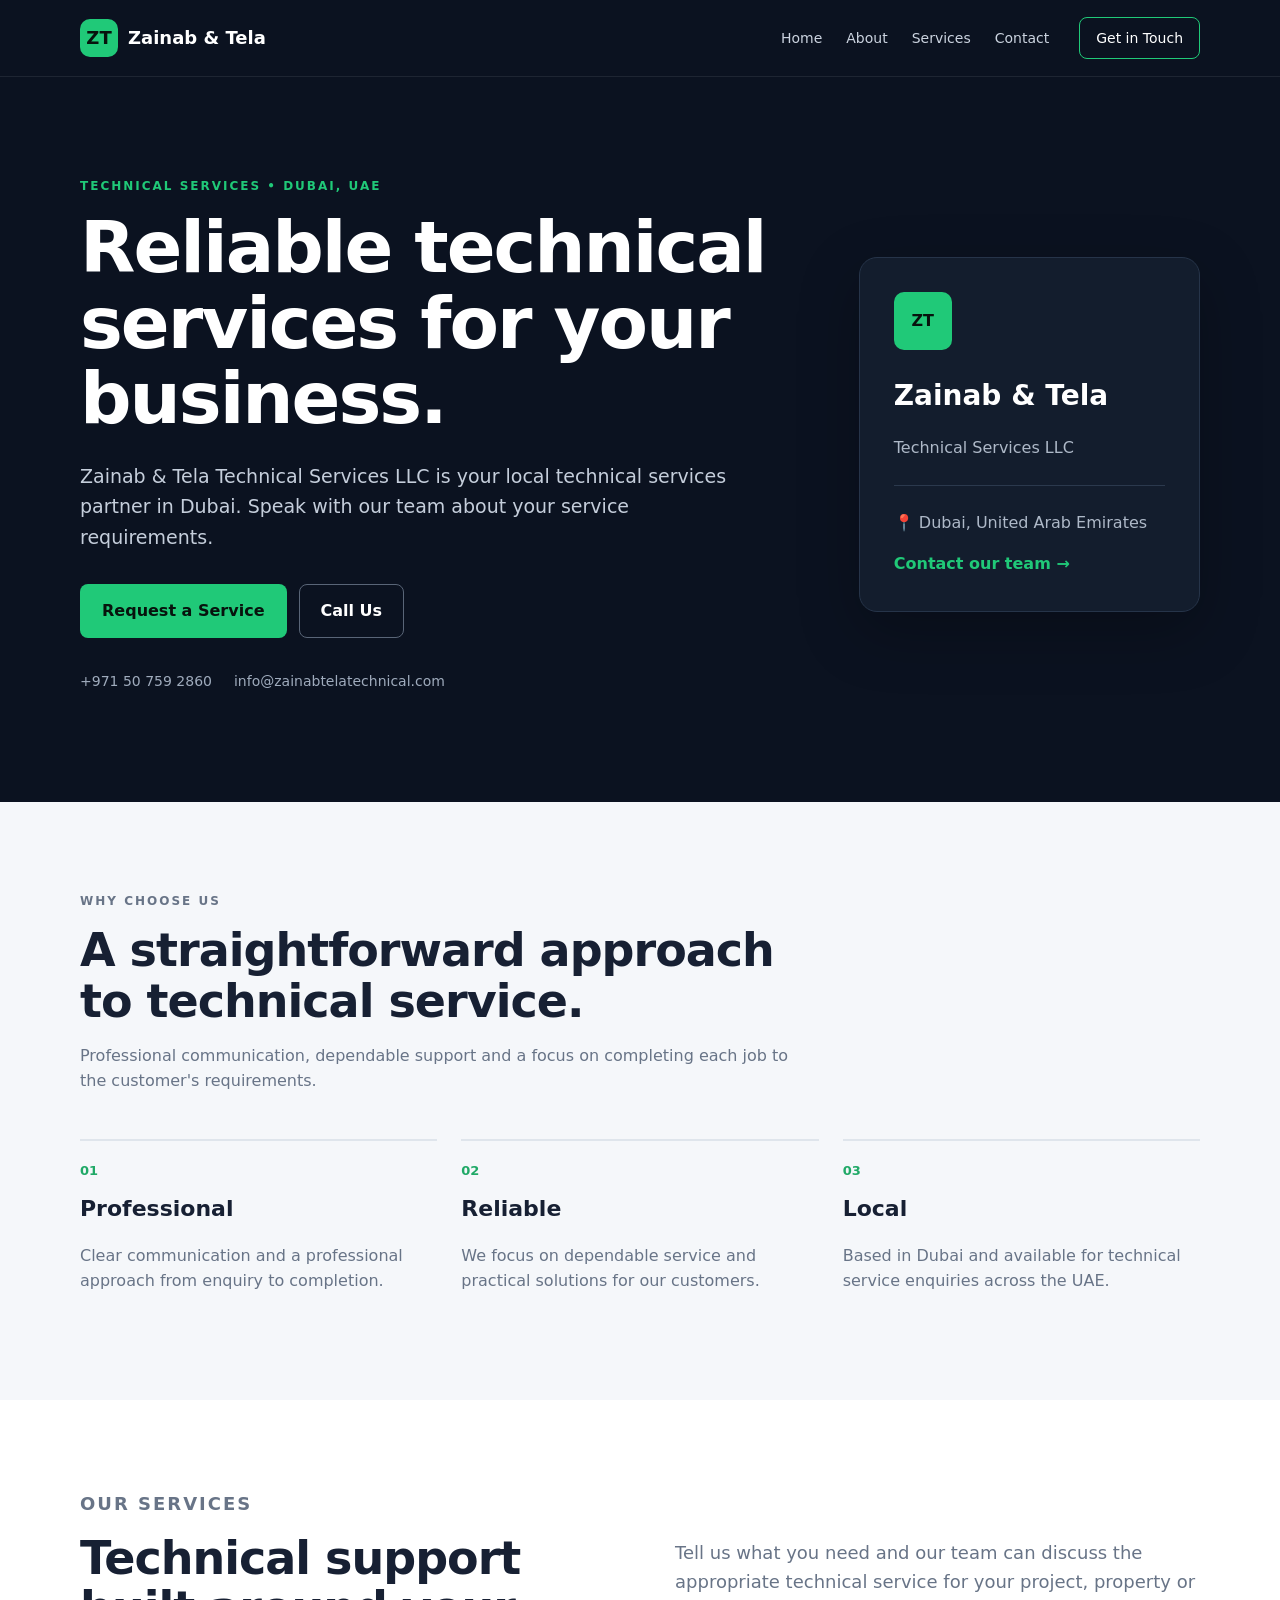
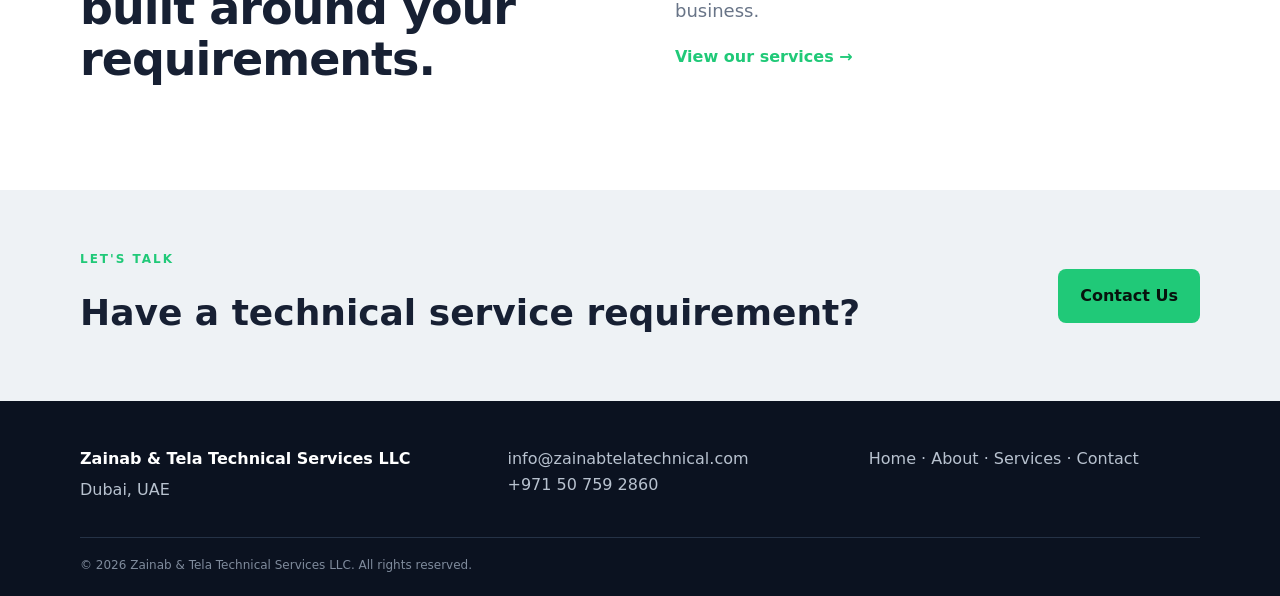
==== index.html @ 53adbbc4 "Add files via upload" ====
<!DOCTYPE html>
<html lang="en">
<head>
  <meta charset="UTF-8">
  <meta name="viewport" content="width=device-width, initial-scale=1.0">
  <title>Zainab & Tela Technical Services LLC | Dubai, UAE</title>
  <meta name="description" content="Zainab & Tela Technical Services LLC — professional technical services in Dubai, UAE. Contact our team for service enquiries and support.">
  <meta name="theme-color" content="#0b1220">
  <link rel="stylesheet" href="css/style.css">
</head>
<body>
<header class="site-header">
  <div class="container nav">
    <a class="brand" href="index.html"><span>ZT</span> Zainab &amp; Tela</a>
    <nav>
      <a href="index.html">Home</a>
      <a href="about.html">About</a>
      <a href="services.html">Services</a>
      <a href="contact.html">Contact</a>
    </nav>
    <a class="nav-cta" href="contact.html">Get in Touch</a>
  </div>
</header>

<main>
  <section class="hero">
    <div class="container hero-grid">
      <div>
        <p class="eyebrow">TECHNICAL SERVICES • DUBAI, UAE</p>
        <h1>Reliable technical services for your business.</h1>
        <p class="hero-text">Zainab &amp; Tela Technical Services LLC is your local technical services partner in Dubai. Speak with our team about your service requirements.</p>
        <div class="actions">
          <a class="btn primary" href="contact.html">Request a Service</a>
          <a class="btn secondary" href="tel:+971507592860">Call Us</a>
        </div>
        <div class="quick-contact">
          <a href="tel:+971507592860">+971 50 759 2860</a>
          <a href="mailto:info@zainabtelatechnical.com">info@zainabtelatechnical.com</a>
        </div>
      </div>
      <div class="hero-card">
        <div class="card-icon">ZT</div>
        <h2>Zainab &amp; Tela</h2>
        <p>Technical Services LLC</p>
        <div class="card-line"></div>
        <p class="location">📍 Dubai, United Arab Emirates</p>
        <a href="contact.html">Contact our team →</a>
      </div>
    </div>
  </section>

  <section class="section light">
    <div class="container">
      <div class="section-heading">
        <p class="eyebrow">WHY CHOOSE US</p>
        <h2>A straightforward approach to technical service.</h2>
        <p>Professional communication, dependable support and a focus on completing each job to the customer's requirements.</p>
      </div>
      <div class="features">
        <article><div class="feature-number">01</div><h3>Professional</h3><p>Clear communication and a professional approach from enquiry to completion.</p></article>
        <article><div class="feature-number">02</div><h3>Reliable</h3><p>We focus on dependable service and practical solutions for our customers.</p></article>
        <article><div class="feature-number">03</div><h3>Local</h3><p>Based in Dubai and available for technical service enquiries across the UAE.</p></article>
      </div>
    </div>
  </section>

  <section class="section">
    <div class="container split">
      <div>
        <p class="eyebrow">OUR SERVICES</p>
        <h2>Technical support built around your requirements.</h2>
      </div>
      <div>
        <p>Tell us what you need and our team can discuss the appropriate technical service for your project, property or business.</p>
        <a class="text-link" href="services.html">View our services →</a>
      </div>
    </div>
  </section>

  <section class="cta">
    <div class="container cta-inner">
      <div><p class="eyebrow">LET'S TALK</p><h2>Have a technical service requirement?</h2></div>
      <a class="btn primary" href="contact.html">Contact Us</a>
    </div>
  </section>
</main>

<footer class="footer">
  <div class="container footer-grid">
    <div><strong>Zainab &amp; Tela Technical Services LLC</strong><p>Dubai, UAE</p></div>
    <div><a href="mailto:info@zainabtelatechnical.com">info@zainabtelatechnical.com</a><br><a href="tel:+971507592860">+971 50 759 2860</a></div>
    <div><a href="index.html">Home</a> · <a href="about.html">About</a> · <a href="services.html">Services</a> · <a href="contact.html">Contact</a></div>
  </div>
  <div class="container copyright">© 2026 Zainab &amp; Tela Technical Services LLC. All rights reserved.</div>
</footer>
<script src="js/script.js"></script>
</body>
</html>
---- css/style.css ----
*{box-sizing:border-box}html{scroll-behavior:smooth}body{margin:0;font-family:Inter,ui-sans-serif,system-ui,-apple-system,BlinkMacSystemFont,"Segoe UI",sans-serif;color:#172033;background:#fff;line-height:1.6}a{color:inherit;text-decoration:none}.container{width:min(1120px,92%);margin:auto}.site-header{background:#0b1220;color:#fff;position:sticky;top:0;z-index:20;border-bottom:1px solid rgba(255,255,255,.08)}.nav{height:76px;display:flex;align-items:center;gap:30px}.brand{font-weight:800;font-size:18px;display:flex;align-items:center;gap:10px;margin-right:auto}.brand span,.card-icon{display:grid;place-items:center;background:#20c978;color:#07130d;border-radius:10px;font-weight:900}.brand span{width:38px;height:38px}.nav nav{display:flex;gap:24px;font-size:14px;color:#cbd3df}.nav nav a:hover,.nav nav .active{color:#20c978}.nav-cta{border:1px solid #20c978;padding:9px 16px;border-radius:8px;font-size:14px}.hero{background:#0b1220;color:#fff;padding:100px 0 110px}.hero-grid{display:grid;grid-template-columns:1.35fr .65fr;gap:70px;align-items:center}.eyebrow{font-size:12px;font-weight:800;letter-spacing:2px;color:#20c978;margin:0 0 14px}.hero h1{font-size:clamp(42px,6vw,72px);line-height:1.05;letter-spacing:-2px;margin:0 0 24px;max-width:760px}.hero-text{font-size:19px;color:#c5cedb;max-width:650px}.actions{display:flex;gap:12px;margin:32px 0}.btn{display:inline-block;padding:13px 21px;border-radius:8px;font-weight:750;border:1px solid transparent}.btn.primary{background:#20c978;color:#07130d}.btn.secondary{border-color:#596577;color:#fff}.quick-contact{display:flex;gap:22px;flex-wrap:wrap;font-size:14px;color:#9fabbc}.quick-contact a:hover{color:#20c978}.hero-card{background:#131d2d;border:1px solid #263449;padding:34px;border-radius:18px;box-shadow:0 20px 60px rgba(0,0,0,.25)}.card-icon{width:58px;height:58px;margin-bottom:24px}.hero-card h2{margin:0;font-size:28px}.hero-card p{color:#aeb9c8}.card-line{height:1px;background:#2b394d;margin:24px 0}.hero-card a,.text-link{color:#20c978;font-weight:750}.section{padding:90px 0}.section.light{background:#f5f7fa}.section-heading{max-width:720px;margin-bottom:45px}.section h2{font-size:clamp(30px,4vw,46px);line-height:1.1;margin:0 0 16px;letter-spacing:-1px}.section-heading p,.split p{color:#687487}.features{display:grid;grid-template-columns:repeat(3,1fr);gap:24px}.features article{border-top:2px solid #dfe5ec;padding-top:20px}.feature-number,.service-card span{color:#20a967;font-weight:900;font-size:13px}.features h3{font-size:22px;margin:10px 0 6px}.features p{color:#687487}.split{display:grid;grid-template-columns:1fr 1fr;gap:70px;align-items:center}.split p{font-size:18px}.cta{background:#eef2f5;padding:60px 0}.cta-inner{display:flex;justify-content:space-between;align-items:center;gap:30px}.cta h2{margin:0;font-size:36px}.page-hero{background:#0b1220;color:#fff;padding:75px 0}.page-hero h1{font-size:clamp(38px,5vw,60px);line-height:1.1;margin:0 0 12px}.page-hero p:not(.eyebrow){color:#bdc7d4;font-size:18px}.content-narrow{max-width:820px}.content-narrow h2{margin-top:0}.content-narrow p{color:#59677a;font-size:17px}.info-box{display:grid;grid-template-columns:150px 1fr;gap:12px 25px;background:#f5f7fa;padding:24px;border-radius:12px;margin-top:35px}.service-grid{display:grid;grid-template-columns:repeat(3,1fr);gap:22px}.service-card{background:#fff;border:1px solid #e1e6ed;border-radius:14px;padding:28px;min-height:210px}.service-card h3{font-size:22px}.service-card p{color:#687487}.small-note{color:#7b8797;margin-top:25px;font-size:13px}.contact-grid{display:grid;grid-template-columns:1fr .7fr;gap:70px}.contact-list{display:grid;gap:0;margin:30px 0}.contact-list>a,.contact-list>div{padding:18px 0;border-bottom:1px solid #e3e7ec;display:flex;flex-direction:column}.contact-list strong{font-size:12px;text-transform:uppercase;letter-spacing:1px;color:#718096}.contact-list span{font-size:17px}.contact-panel{background:#0b1220;color:#fff;border-radius:16px;padding:35px;height:max-content}.contact-panel p{color:#c1cad6}.footer{background:#0b1220;color:#b8c2cf;padding:45px 0 20px}.footer-grid{display:grid;grid-template-columns:1.2fr 1fr 1fr;gap:30px;padding-bottom:30px}.footer strong{color:#fff}.footer p{margin:5px 0}.footer a:hover{color:#20c978}.copyright{border-top:1px solid #253246;padding-top:18px;font-size:12px;color:#7f8b9c}@media(max-width:800px){.nav{height:auto;padding:15px 0;flex-wrap:wrap}.nav nav{order:3;width:100%;justify-content:center;gap:16px}.nav-cta{display:none}.hero{padding:70px 0}.hero-grid,.split,.contact-grid{grid-template-columns:1fr;gap:35px}.features,.service-grid{grid-template-columns:1fr}.cta-inner{display:block}.cta .btn{margin-top:20px}.footer-grid{grid-template-columns:1fr}.info-box{grid-template-columns:1fr}.hero h1{letter-spacing:-1px}}
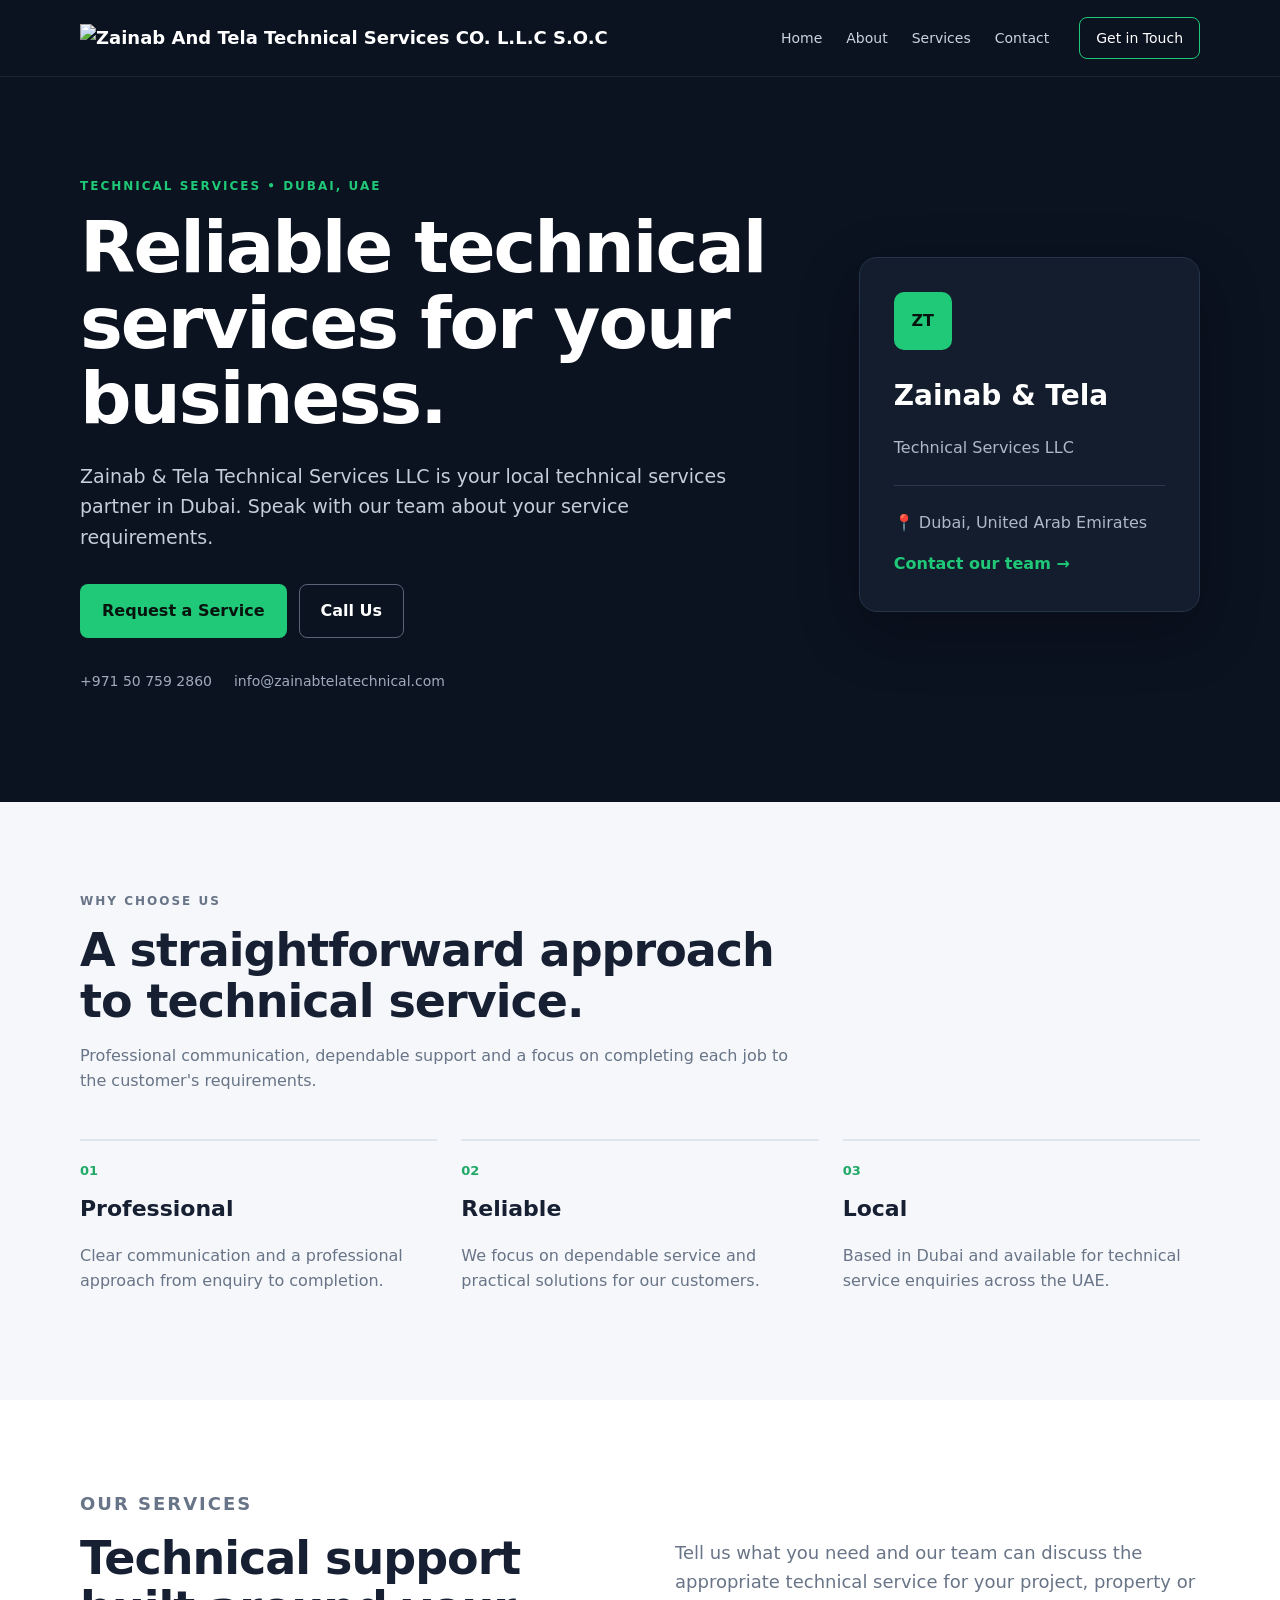
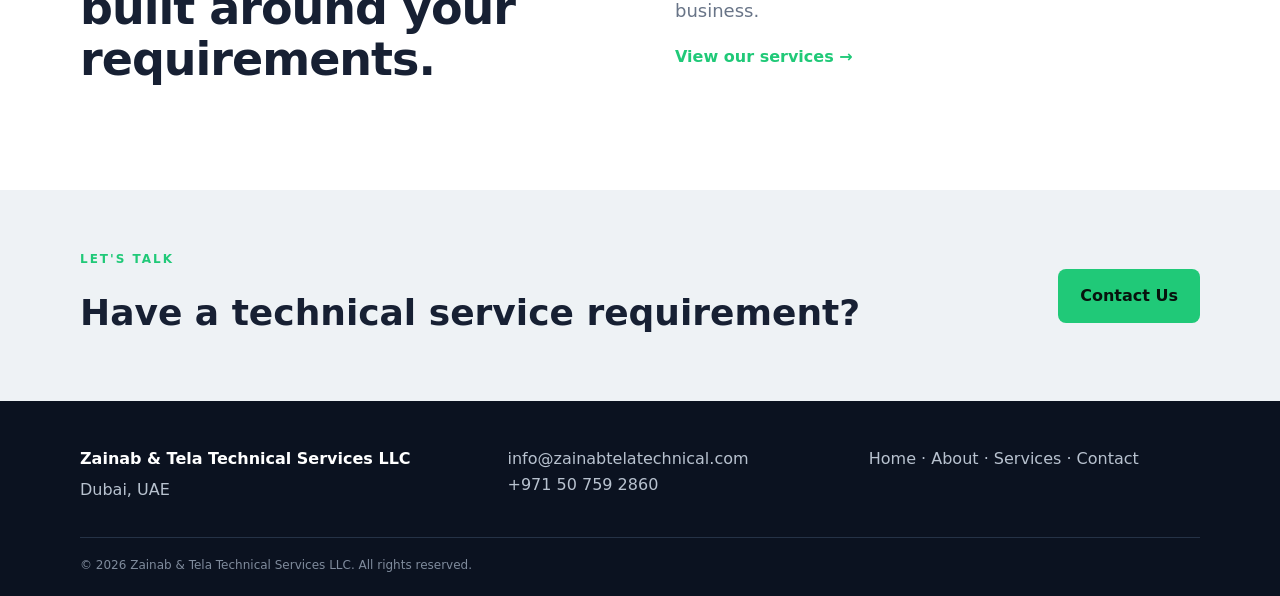
==== commit 5e0bc765: "Update index.html" ====
--- a/index.html
+++ b/index.html
@@ -11,7 +11,7 @@
 <body>
 <header class="site-header">
   <div class="container nav">
-    <a class="brand" href="index.html"><span>ZT</span> Zainab &amp; Tela</a>
+    <a class="brand" href="index.html"> <img src="images/logo.png" alt="Zainab And Tela Technical Services CO. L.L.C S.O.C"></a>
     <nav>
       <a href="index.html">Home</a>
       <a href="about.html">About</a>
@@ -95,4 +95,4 @@
 </footer>
 <script src="js/script.js"></script>
 </body>
-</html>+</html>
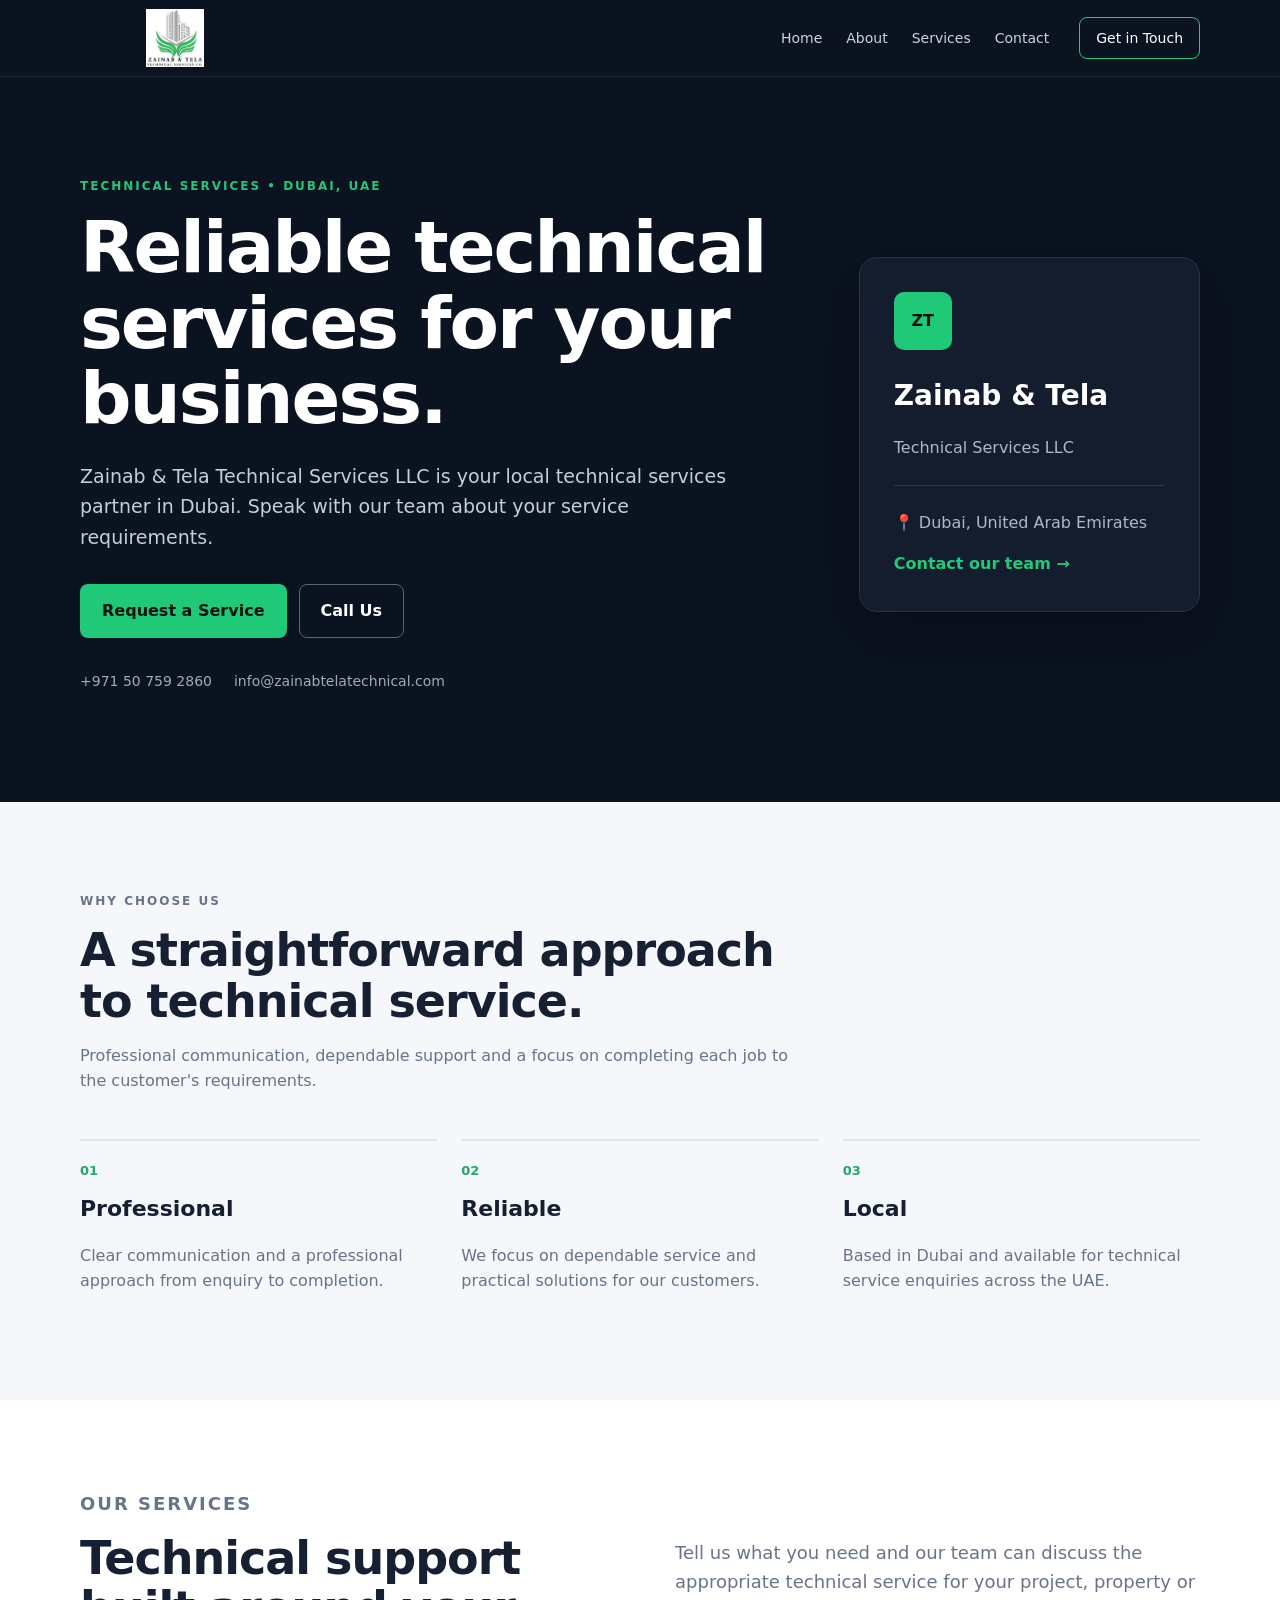
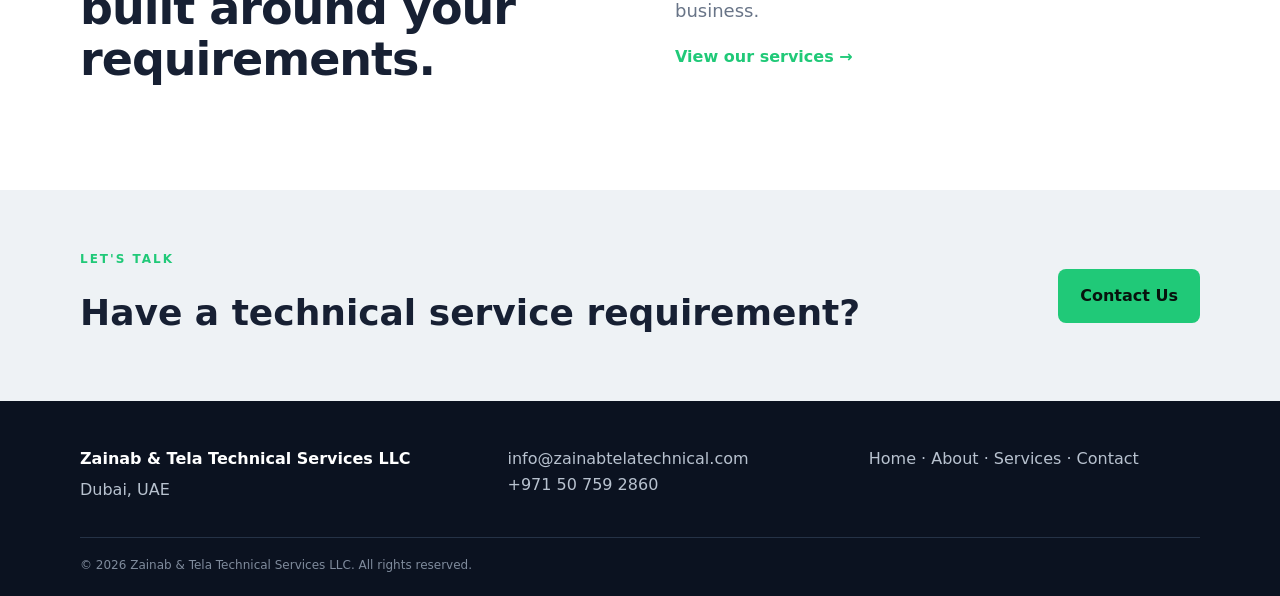
==== commit 22a67dc3: "Add files via upload" ====
--- a/index.html
+++ b/index.html
@@ -11,7 +11,7 @@
 <body>
 <header class="site-header">
   <div class="container nav">
-    <a class="brand" href="index.html"> <img src="images/logo.png" alt="Zainab And Tela Technical Services CO. L.L.C S.O.C"></a>
+    <a class="brand" href="index.html"><img src="images/logo.png" alt="Zainab And Tela Technical Services CO. L.L.C S.O.C"></a>
     <nav>
       <a href="index.html">Home</a>
       <a href="about.html">About</a>
@@ -95,4 +95,4 @@
 </footer>
 <script src="js/script.js"></script>
 </body>
-</html>
+</html>
--- a/css/style.css
+++ b/css/style.css
@@ -1 +1 @@
-*{box-sizing:border-box}html{scroll-behavior:smooth}body{margin:0;font-family:Inter,ui-sans-serif,system-ui,-apple-system,BlinkMacSystemFont,"Segoe UI",sans-serif;color:#172033;background:#fff;line-height:1.6}a{color:inherit;text-decoration:none}.container{width:min(1120px,92%);margin:auto}.site-header{background:#0b1220;color:#fff;position:sticky;top:0;z-index:20;border-bottom:1px solid rgba(255,255,255,.08)}.nav{height:76px;display:flex;align-items:center;gap:30px}.brand{font-weight:800;font-size:18px;display:flex;align-items:center;gap:10px;margin-right:auto}.brand span,.card-icon{display:grid;place-items:center;background:#20c978;color:#07130d;border-radius:10px;font-weight:900}.brand span{width:38px;height:38px}.nav nav{display:flex;gap:24px;font-size:14px;color:#cbd3df}.nav nav a:hover,.nav nav .active{color:#20c978}.nav-cta{border:1px solid #20c978;padding:9px 16px;border-radius:8px;font-size:14px}.hero{background:#0b1220;color:#fff;padding:100px 0 110px}.hero-grid{display:grid;grid-template-columns:1.35fr .65fr;gap:70px;align-items:center}.eyebrow{font-size:12px;font-weight:800;letter-spacing:2px;color:#20c978;margin:0 0 14px}.hero h1{font-size:clamp(42px,6vw,72px);line-height:1.05;letter-spacing:-2px;margin:0 0 24px;max-width:760px}.hero-text{font-size:19px;color:#c5cedb;max-width:650px}.actions{display:flex;gap:12px;margin:32px 0}.btn{display:inline-block;padding:13px 21px;border-radius:8px;font-weight:750;border:1px solid transparent}.btn.primary{background:#20c978;color:#07130d}.btn.secondary{border-color:#596577;color:#fff}.quick-contact{display:flex;gap:22px;flex-wrap:wrap;font-size:14px;color:#9fabbc}.quick-contact a:hover{color:#20c978}.hero-card{background:#131d2d;border:1px solid #263449;padding:34px;border-radius:18px;box-shadow:0 20px 60px rgba(0,0,0,.25)}.card-icon{width:58px;height:58px;margin-bottom:24px}.hero-card h2{margin:0;font-size:28px}.hero-card p{color:#aeb9c8}.card-line{height:1px;background:#2b394d;margin:24px 0}.hero-card a,.text-link{color:#20c978;font-weight:750}.section{padding:90px 0}.section.light{background:#f5f7fa}.section-heading{max-width:720px;margin-bottom:45px}.section h2{font-size:clamp(30px,4vw,46px);line-height:1.1;margin:0 0 16px;letter-spacing:-1px}.section-heading p,.split p{color:#687487}.features{display:grid;grid-template-columns:repeat(3,1fr);gap:24px}.features article{border-top:2px solid #dfe5ec;padding-top:20px}.feature-number,.service-card span{color:#20a967;font-weight:900;font-size:13px}.features h3{font-size:22px;margin:10px 0 6px}.features p{color:#687487}.split{display:grid;grid-template-columns:1fr 1fr;gap:70px;align-items:center}.split p{font-size:18px}.cta{background:#eef2f5;padding:60px 0}.cta-inner{display:flex;justify-content:space-between;align-items:center;gap:30px}.cta h2{margin:0;font-size:36px}.page-hero{background:#0b1220;color:#fff;padding:75px 0}.page-hero h1{font-size:clamp(38px,5vw,60px);line-height:1.1;margin:0 0 12px}.page-hero p:not(.eyebrow){color:#bdc7d4;font-size:18px}.content-narrow{max-width:820px}.content-narrow h2{margin-top:0}.content-narrow p{color:#59677a;font-size:17px}.info-box{display:grid;grid-template-columns:150px 1fr;gap:12px 25px;background:#f5f7fa;padding:24px;border-radius:12px;margin-top:35px}.service-grid{display:grid;grid-template-columns:repeat(3,1fr);gap:22px}.service-card{background:#fff;border:1px solid #e1e6ed;border-radius:14px;padding:28px;min-height:210px}.service-card h3{font-size:22px}.service-card p{color:#687487}.small-note{color:#7b8797;margin-top:25px;font-size:13px}.contact-grid{display:grid;grid-template-columns:1fr .7fr;gap:70px}.contact-list{display:grid;gap:0;margin:30px 0}.contact-list>a,.contact-list>div{padding:18px 0;border-bottom:1px solid #e3e7ec;display:flex;flex-direction:column}.contact-list strong{font-size:12px;text-transform:uppercase;letter-spacing:1px;color:#718096}.contact-list span{font-size:17px}.contact-panel{background:#0b1220;color:#fff;border-radius:16px;padding:35px;height:max-content}.contact-panel p{color:#c1cad6}.footer{background:#0b1220;color:#b8c2cf;padding:45px 0 20px}.footer-grid{display:grid;grid-template-columns:1.2fr 1fr 1fr;gap:30px;padding-bottom:30px}.footer strong{color:#fff}.footer p{margin:5px 0}.footer a:hover{color:#20c978}.copyright{border-top:1px solid #253246;padding-top:18px;font-size:12px;color:#7f8b9c}@media(max-width:800px){.nav{height:auto;padding:15px 0;flex-wrap:wrap}.nav nav{order:3;width:100%;justify-content:center;gap:16px}.nav-cta{display:none}.hero{padding:70px 0}.hero-grid,.split,.contact-grid{grid-template-columns:1fr;gap:35px}.features,.service-grid{grid-template-columns:1fr}.cta-inner{display:block}.cta .btn{margin-top:20px}.footer-grid{grid-template-columns:1fr}.info-box{grid-template-columns:1fr}.hero h1{letter-spacing:-1px}}+*{box-sizing:border-box}html{scroll-behavior:smooth}body{margin:0;font-family:Inter,ui-sans-serif,system-ui,-apple-system,BlinkMacSystemFont,"Segoe UI",sans-serif;color:#172033;background:#fff;line-height:1.6}a{color:inherit;text-decoration:none}.container{width:min(1120px,92%);margin:auto}.site-header{background:#0b1220;color:#fff;position:sticky;top:0;z-index:20;border-bottom:1px solid rgba(255,255,255,.08)}.nav{height:76px;display:flex;align-items:center;gap:30px}.brand{font-weight:800;font-size:18px;display:flex;align-items:center;gap:10px;margin-right:auto}.card-icon{display:grid;place-items:center;background:#20c978;color:#07130d;border-radius:10px;font-weight:900}.brand img{width:190px;height:auto;max-height:58px;object-fit:contain;display:block}.nav nav{display:flex;gap:24px;font-size:14px;color:#cbd3df}.nav nav a:hover,.nav nav .active{color:#20c978}.nav-cta{border:1px solid #20c978;padding:9px 16px;border-radius:8px;font-size:14px}.hero{background:#0b1220;color:#fff;padding:100px 0 110px}.hero-grid{display:grid;grid-template-columns:1.35fr .65fr;gap:70px;align-items:center}.eyebrow{font-size:12px;font-weight:800;letter-spacing:2px;color:#20c978;margin:0 0 14px}.hero h1{font-size:clamp(42px,6vw,72px);line-height:1.05;letter-spacing:-2px;margin:0 0 24px;max-width:760px}.hero-text{font-size:19px;color:#c5cedb;max-width:650px}.actions{display:flex;gap:12px;margin:32px 0}.btn{display:inline-block;padding:13px 21px;border-radius:8px;font-weight:750;border:1px solid transparent}.btn.primary{background:#20c978;color:#07130d}.btn.secondary{border-color:#596577;color:#fff}.quick-contact{display:flex;gap:22px;flex-wrap:wrap;font-size:14px;color:#9fabbc}.quick-contact a:hover{color:#20c978}.hero-card{background:#131d2d;border:1px solid #263449;padding:34px;border-radius:18px;box-shadow:0 20px 60px rgba(0,0,0,.25)}.card-icon{width:58px;height:58px;margin-bottom:24px}.hero-card h2{margin:0;font-size:28px}.hero-card p{color:#aeb9c8}.card-line{height:1px;background:#2b394d;margin:24px 0}.hero-card a,.text-link{color:#20c978;font-weight:750}.section{padding:90px 0}.section.light{background:#f5f7fa}.section-heading{max-width:720px;margin-bottom:45px}.section h2{font-size:clamp(30px,4vw,46px);line-height:1.1;margin:0 0 16px;letter-spacing:-1px}.section-heading p,.split p{color:#687487}.features{display:grid;grid-template-columns:repeat(3,1fr);gap:24px}.features article{border-top:2px solid #dfe5ec;padding-top:20px}.feature-number,.service-card span{color:#20a967;font-weight:900;font-size:13px}.features h3{font-size:22px;margin:10px 0 6px}.features p{color:#687487}.split{display:grid;grid-template-columns:1fr 1fr;gap:70px;align-items:center}.split p{font-size:18px}.cta{background:#eef2f5;padding:60px 0}.cta-inner{display:flex;justify-content:space-between;align-items:center;gap:30px}.cta h2{margin:0;font-size:36px}.page-hero{background:#0b1220;color:#fff;padding:75px 0}.page-hero h1{font-size:clamp(38px,5vw,60px);line-height:1.1;margin:0 0 12px}.page-hero p:not(.eyebrow){color:#bdc7d4;font-size:18px}.content-narrow{max-width:820px}.content-narrow h2{margin-top:0}.content-narrow p{color:#59677a;font-size:17px}.info-box{display:grid;grid-template-columns:150px 1fr;gap:12px 25px;background:#f5f7fa;padding:24px;border-radius:12px;margin-top:35px}.service-grid{display:grid;grid-template-columns:repeat(3,1fr);gap:22px}.service-card{background:#fff;border:1px solid #e1e6ed;border-radius:14px;padding:28px;min-height:210px}.service-card h3{font-size:22px}.service-card p{color:#687487}.small-note{color:#7b8797;margin-top:25px;font-size:13px}.contact-grid{display:grid;grid-template-columns:1fr .7fr;gap:70px}.contact-list{display:grid;gap:0;margin:30px 0}.contact-list>a,.contact-list>div{padding:18px 0;border-bottom:1px solid #e3e7ec;display:flex;flex-direction:column}.contact-list strong{font-size:12px;text-transform:uppercase;letter-spacing:1px;color:#718096}.contact-list span{font-size:17px}.contact-panel{background:#0b1220;color:#fff;border-radius:16px;padding:35px;height:max-content}.contact-panel p{color:#c1cad6}.footer{background:#0b1220;color:#b8c2cf;padding:45px 0 20px}.footer-grid{display:grid;grid-template-columns:1.2fr 1fr 1fr;gap:30px;padding-bottom:30px}.footer strong{color:#fff}.footer p{margin:5px 0}.footer a:hover{color:#20c978}.copyright{border-top:1px solid #253246;padding-top:18px;font-size:12px;color:#7f8b9c}@media(max-width:800px){.brand img{width:165px}.nav{height:auto;padding:15px 0;flex-wrap:wrap}.nav nav{order:3;width:100%;justify-content:center;gap:16px}.nav-cta{display:none}.hero{padding:70px 0}.hero-grid,.split,.contact-grid{grid-template-columns:1fr;gap:35px}.features,.service-grid{grid-template-columns:1fr}.cta-inner{display:block}.cta .btn{margin-top:20px}.footer-grid{grid-template-columns:1fr}.info-box{grid-template-columns:1fr}.hero h1{letter-spacing:-1px}}
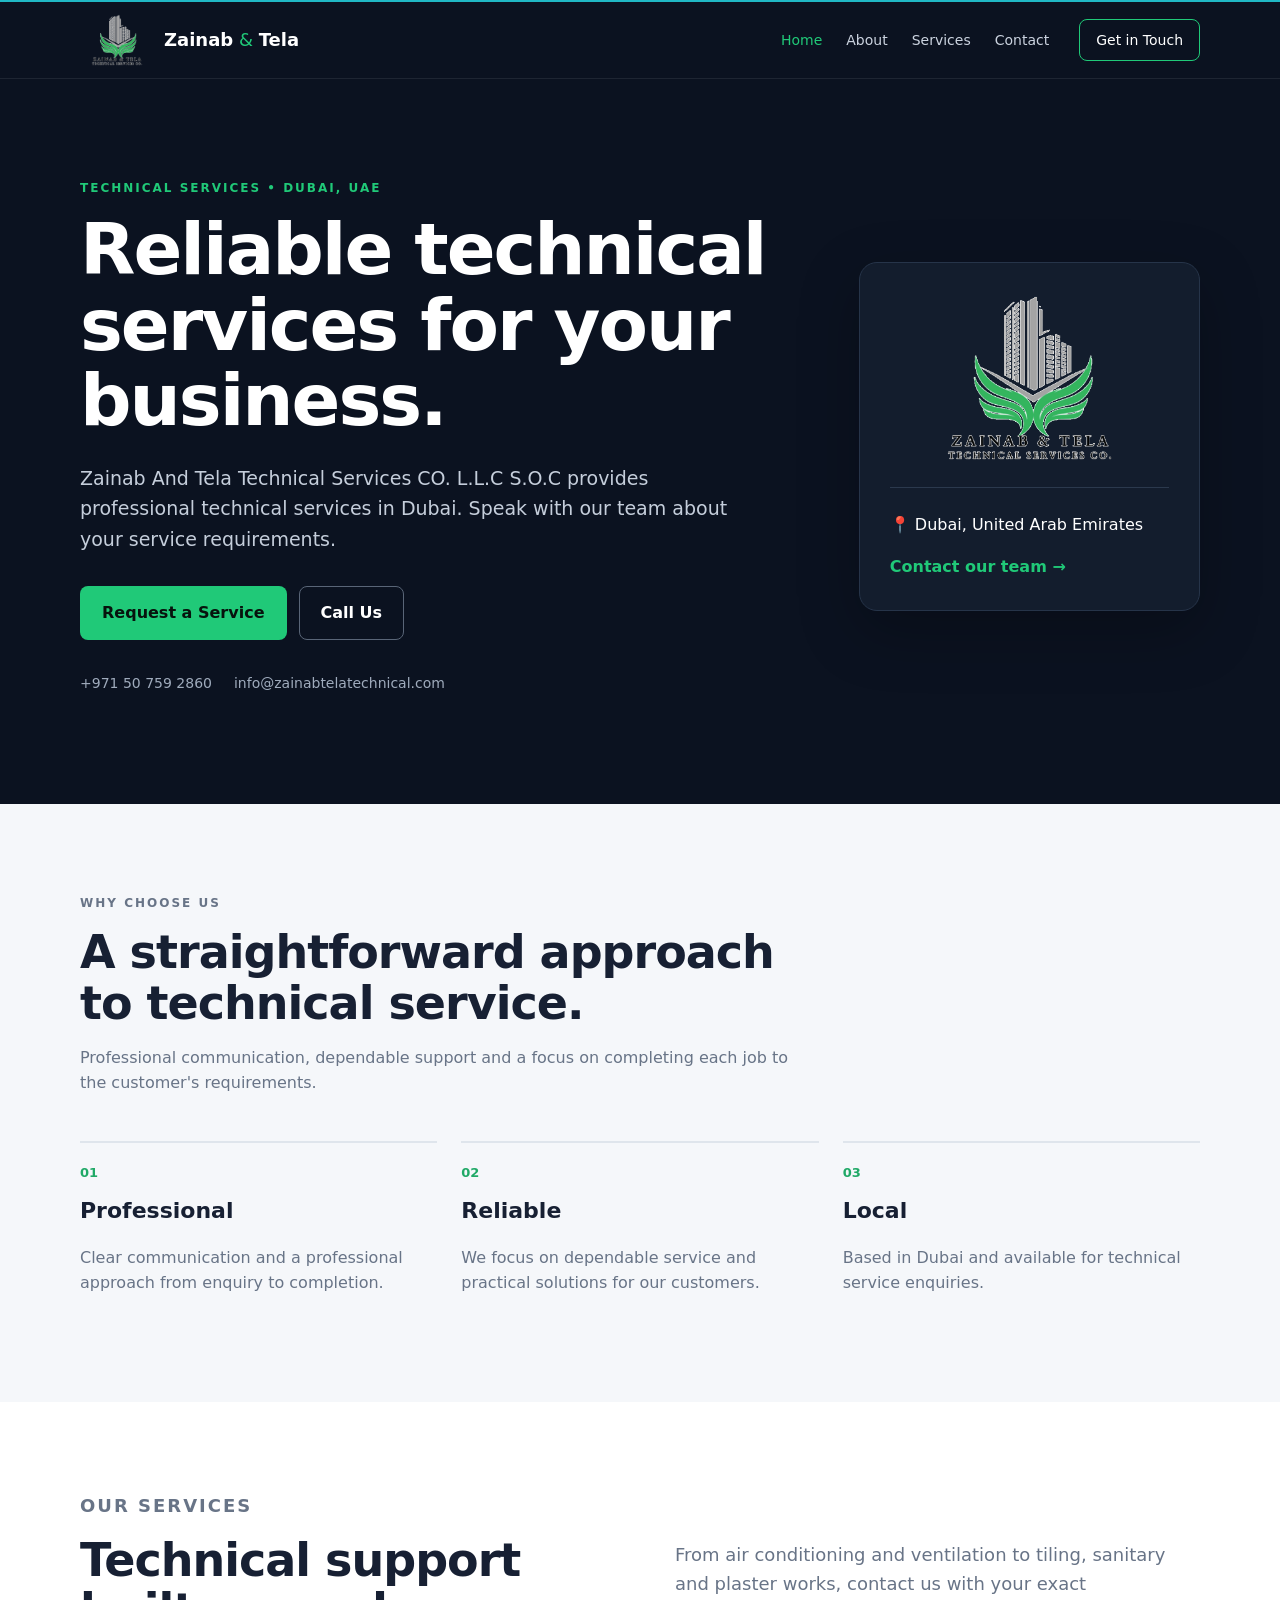
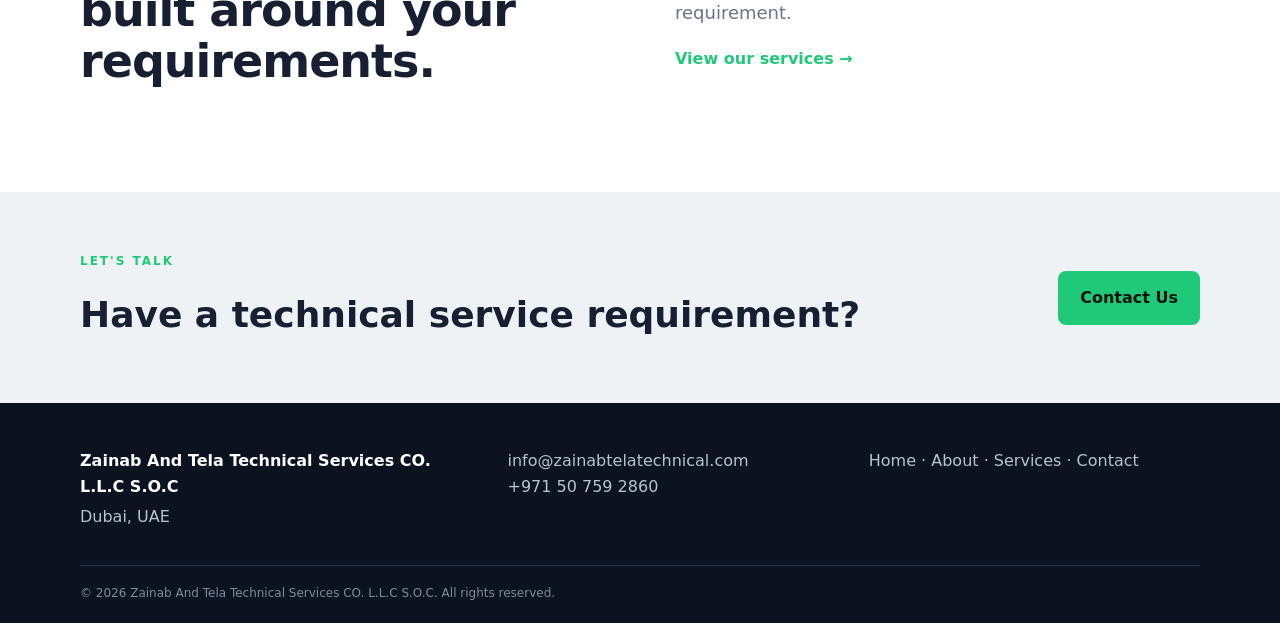
==== commit 96a00222: "Add files via upload" ====
--- a/index.html
+++ b/index.html
@@ -1,19 +1,21 @@
 <!DOCTYPE html>
 <html lang="en">
 <head>
-  <meta charset="UTF-8">
-  <meta name="viewport" content="width=device-width, initial-scale=1.0">
-  <title>Zainab & Tela Technical Services LLC | Dubai, UAE</title>
-  <meta name="description" content="Zainab & Tela Technical Services LLC — professional technical services in Dubai, UAE. Contact our team for service enquiries and support.">
-  <meta name="theme-color" content="#0b1220">
-  <link rel="stylesheet" href="css/style.css">
+<meta charset="UTF-8">
+<meta name="viewport" content="width=device-width, initial-scale=1.0">
+<title>Zainab &amp; Tela Technical Services | Dubai, UAE</title>
+<meta name="description" content="Zainab And Tela Technical Services CO. L.L.C S.O.C — technical services in Dubai, UAE. Contact us for service enquiries.">
+<link rel="stylesheet" href="css/style.css">
 </head>
 <body>
 <header class="site-header">
   <div class="container nav">
-    <a class="brand" href="index.html"><img src="images/logo.png" alt="Zainab And Tela Technical Services CO. L.L.C S.O.C"></a>
+    <a class="brand" href="index.html">
+      <img src="images/logo.png" alt="Zainab And Tela Technical Services CO. L.L.C S.O.C">
+      <span class="brand-text"><b>Zainab</b> <i>&amp;</i> <b>Tela</b></span>
+    </a>
     <nav>
-      <a href="index.html">Home</a>
+      <a class="active" href="index.html">Home</a>
       <a href="about.html">About</a>
       <a href="services.html">Services</a>
       <a href="contact.html">Contact</a>
@@ -23,75 +25,67 @@
 </header>
 
 <main>
-  <section class="hero">
-    <div class="container hero-grid">
-      <div>
-        <p class="eyebrow">TECHNICAL SERVICES • DUBAI, UAE</p>
-        <h1>Reliable technical services for your business.</h1>
-        <p class="hero-text">Zainab &amp; Tela Technical Services LLC is your local technical services partner in Dubai. Speak with our team about your service requirements.</p>
-        <div class="actions">
-          <a class="btn primary" href="contact.html">Request a Service</a>
-          <a class="btn secondary" href="tel:+971507592860">Call Us</a>
-        </div>
-        <div class="quick-contact">
-          <a href="tel:+971507592860">+971 50 759 2860</a>
-          <a href="mailto:info@zainabtelatechnical.com">info@zainabtelatechnical.com</a>
-        </div>
+<section class="hero">
+  <div class="container hero-grid">
+    <div>
+      <p class="eyebrow">TECHNICAL SERVICES • DUBAI, UAE</p>
+      <h1>Reliable technical services for your business.</h1>
+      <p class="hero-text">Zainab And Tela Technical Services CO. L.L.C S.O.C provides professional technical services in Dubai. Speak with our team about your service requirements.</p>
+      <div class="actions">
+        <a class="btn primary" href="contact.html">Request a Service</a>
+        <a class="btn secondary" href="tel:+971507592860">Call Us</a>
       </div>
-      <div class="hero-card">
-        <div class="card-icon">ZT</div>
-        <h2>Zainab &amp; Tela</h2>
-        <p>Technical Services LLC</p>
-        <div class="card-line"></div>
-        <p class="location">📍 Dubai, United Arab Emirates</p>
-        <a href="contact.html">Contact our team →</a>
+      <div class="quick-contact">
+        <a href="tel:+971507592860">+971 50 759 2860</a>
+        <a href="mailto:info@zainabtelatechnical.com">info@zainabtelatechnical.com</a>
       </div>
     </div>
-  </section>
+    <div class="hero-card">
+      <img class="hero-logo" src="images/logo.png" alt="Zainab And Tela Technical Services logo">
+      <div class="card-line"></div>
+      <p class="location">📍 Dubai, United Arab Emirates</p>
+      <a href="contact.html">Contact our team →</a>
+    </div>
+  </div>
+</section>
 
-  <section class="section light">
-    <div class="container">
-      <div class="section-heading">
-        <p class="eyebrow">WHY CHOOSE US</p>
-        <h2>A straightforward approach to technical service.</h2>
-        <p>Professional communication, dependable support and a focus on completing each job to the customer's requirements.</p>
-      </div>
-      <div class="features">
-        <article><div class="feature-number">01</div><h3>Professional</h3><p>Clear communication and a professional approach from enquiry to completion.</p></article>
-        <article><div class="feature-number">02</div><h3>Reliable</h3><p>We focus on dependable service and practical solutions for our customers.</p></article>
-        <article><div class="feature-number">03</div><h3>Local</h3><p>Based in Dubai and available for technical service enquiries across the UAE.</p></article>
-      </div>
-    </div>
-  </section>
+<section class="section light">
+<div class="container">
+  <div class="section-heading">
+    <p class="eyebrow">WHY CHOOSE US</p>
+    <h2>A straightforward approach to technical service.</h2>
+    <p>Professional communication, dependable support and a focus on completing each job to the customer's requirements.</p>
+  </div>
+  <div class="features">
+    <article><div class="feature-number">01</div><h3>Professional</h3><p>Clear communication and a professional approach from enquiry to completion.</p></article>
+    <article><div class="feature-number">02</div><h3>Reliable</h3><p>We focus on dependable service and practical solutions for our customers.</p></article>
+    <article><div class="feature-number">03</div><h3>Local</h3><p>Based in Dubai and available for technical service enquiries.</p></article>
+  </div>
+</div>
+</section>
 
-  <section class="section">
-    <div class="container split">
-      <div>
-        <p class="eyebrow">OUR SERVICES</p>
-        <h2>Technical support built around your requirements.</h2>
-      </div>
-      <div>
-        <p>Tell us what you need and our team can discuss the appropriate technical service for your project, property or business.</p>
-        <a class="text-link" href="services.html">View our services →</a>
-      </div>
-    </div>
-  </section>
+<section class="section">
+<div class="container split">
+  <div><p class="eyebrow">OUR SERVICES</p><h2>Technical support built around your requirements.</h2></div>
+  <div><p>From air conditioning and ventilation to tiling, sanitary and plaster works, contact us with your exact requirement.</p><a class="text-link" href="services.html">View our services →</a></div>
+</div>
+</section>
 
-  <section class="cta">
-    <div class="container cta-inner">
-      <div><p class="eyebrow">LET'S TALK</p><h2>Have a technical service requirement?</h2></div>
-      <a class="btn primary" href="contact.html">Contact Us</a>
-    </div>
-  </section>
+<section class="cta">
+<div class="container cta-inner">
+  <div><p class="eyebrow">LET'S TALK</p><h2>Have a technical service requirement?</h2></div>
+  <a class="btn primary" href="contact.html">Contact Us</a>
+</div>
+</section>
 </main>
 
 <footer class="footer">
-  <div class="container footer-grid">
-    <div><strong>Zainab &amp; Tela Technical Services LLC</strong><p>Dubai, UAE</p></div>
-    <div><a href="mailto:info@zainabtelatechnical.com">info@zainabtelatechnical.com</a><br><a href="tel:+971507592860">+971 50 759 2860</a></div>
-    <div><a href="index.html">Home</a> · <a href="about.html">About</a> · <a href="services.html">Services</a> · <a href="contact.html">Contact</a></div>
-  </div>
-  <div class="container copyright">© 2026 Zainab &amp; Tela Technical Services LLC. All rights reserved.</div>
+<div class="container footer-grid">
+  <div><strong>Zainab And Tela Technical Services CO. L.L.C S.O.C</strong><p>Dubai, UAE</p></div>
+  <div><a href="mailto:info@zainabtelatechnical.com">info@zainabtelatechnical.com</a><br><a href="tel:+971507592860">+971 50 759 2860</a></div>
+  <div><a href="index.html">Home</a> · <a href="about.html">About</a> · <a href="services.html">Services</a> · <a href="contact.html">Contact</a></div>
+</div>
+<div class="container copyright">© 2026 Zainab And Tela Technical Services CO. L.L.C S.O.C. All rights reserved.</div>
 </footer>
 <script src="js/script.js"></script>
 </body>
--- a/css/style.css
+++ b/css/style.css
@@ -1 +1 @@
-*{box-sizing:border-box}html{scroll-behavior:smooth}body{margin:0;font-family:Inter,ui-sans-serif,system-ui,-apple-system,BlinkMacSystemFont,"Segoe UI",sans-serif;color:#172033;background:#fff;line-height:1.6}a{color:inherit;text-decoration:none}.container{width:min(1120px,92%);margin:auto}.site-header{background:#0b1220;color:#fff;position:sticky;top:0;z-index:20;border-bottom:1px solid rgba(255,255,255,.08)}.nav{height:76px;display:flex;align-items:center;gap:30px}.brand{font-weight:800;font-size:18px;display:flex;align-items:center;gap:10px;margin-right:auto}.card-icon{display:grid;place-items:center;background:#20c978;color:#07130d;border-radius:10px;font-weight:900}.brand img{width:190px;height:auto;max-height:58px;object-fit:contain;display:block}.nav nav{display:flex;gap:24px;font-size:14px;color:#cbd3df}.nav nav a:hover,.nav nav .active{color:#20c978}.nav-cta{border:1px solid #20c978;padding:9px 16px;border-radius:8px;font-size:14px}.hero{background:#0b1220;color:#fff;padding:100px 0 110px}.hero-grid{display:grid;grid-template-columns:1.35fr .65fr;gap:70px;align-items:center}.eyebrow{font-size:12px;font-weight:800;letter-spacing:2px;color:#20c978;margin:0 0 14px}.hero h1{font-size:clamp(42px,6vw,72px);line-height:1.05;letter-spacing:-2px;margin:0 0 24px;max-width:760px}.hero-text{font-size:19px;color:#c5cedb;max-width:650px}.actions{display:flex;gap:12px;margin:32px 0}.btn{display:inline-block;padding:13px 21px;border-radius:8px;font-weight:750;border:1px solid transparent}.btn.primary{background:#20c978;color:#07130d}.btn.secondary{border-color:#596577;color:#fff}.quick-contact{display:flex;gap:22px;flex-wrap:wrap;font-size:14px;color:#9fabbc}.quick-contact a:hover{color:#20c978}.hero-card{background:#131d2d;border:1px solid #263449;padding:34px;border-radius:18px;box-shadow:0 20px 60px rgba(0,0,0,.25)}.card-icon{width:58px;height:58px;margin-bottom:24px}.hero-card h2{margin:0;font-size:28px}.hero-card p{color:#aeb9c8}.card-line{height:1px;background:#2b394d;margin:24px 0}.hero-card a,.text-link{color:#20c978;font-weight:750}.section{padding:90px 0}.section.light{background:#f5f7fa}.section-heading{max-width:720px;margin-bottom:45px}.section h2{font-size:clamp(30px,4vw,46px);line-height:1.1;margin:0 0 16px;letter-spacing:-1px}.section-heading p,.split p{color:#687487}.features{display:grid;grid-template-columns:repeat(3,1fr);gap:24px}.features article{border-top:2px solid #dfe5ec;padding-top:20px}.feature-number,.service-card span{color:#20a967;font-weight:900;font-size:13px}.features h3{font-size:22px;margin:10px 0 6px}.features p{color:#687487}.split{display:grid;grid-template-columns:1fr 1fr;gap:70px;align-items:center}.split p{font-size:18px}.cta{background:#eef2f5;padding:60px 0}.cta-inner{display:flex;justify-content:space-between;align-items:center;gap:30px}.cta h2{margin:0;font-size:36px}.page-hero{background:#0b1220;color:#fff;padding:75px 0}.page-hero h1{font-size:clamp(38px,5vw,60px);line-height:1.1;margin:0 0 12px}.page-hero p:not(.eyebrow){color:#bdc7d4;font-size:18px}.content-narrow{max-width:820px}.content-narrow h2{margin-top:0}.content-narrow p{color:#59677a;font-size:17px}.info-box{display:grid;grid-template-columns:150px 1fr;gap:12px 25px;background:#f5f7fa;padding:24px;border-radius:12px;margin-top:35px}.service-grid{display:grid;grid-template-columns:repeat(3,1fr);gap:22px}.service-card{background:#fff;border:1px solid #e1e6ed;border-radius:14px;padding:28px;min-height:210px}.service-card h3{font-size:22px}.service-card p{color:#687487}.small-note{color:#7b8797;margin-top:25px;font-size:13px}.contact-grid{display:grid;grid-template-columns:1fr .7fr;gap:70px}.contact-list{display:grid;gap:0;margin:30px 0}.contact-list>a,.contact-list>div{padding:18px 0;border-bottom:1px solid #e3e7ec;display:flex;flex-direction:column}.contact-list strong{font-size:12px;text-transform:uppercase;letter-spacing:1px;color:#718096}.contact-list span{font-size:17px}.contact-panel{background:#0b1220;color:#fff;border-radius:16px;padding:35px;height:max-content}.contact-panel p{color:#c1cad6}.footer{background:#0b1220;color:#b8c2cf;padding:45px 0 20px}.footer-grid{display:grid;grid-template-columns:1.2fr 1fr 1fr;gap:30px;padding-bottom:30px}.footer strong{color:#fff}.footer p{margin:5px 0}.footer a:hover{color:#20c978}.copyright{border-top:1px solid #253246;padding-top:18px;font-size:12px;color:#7f8b9c}@media(max-width:800px){.brand img{width:165px}.nav{height:auto;padding:15px 0;flex-wrap:wrap}.nav nav{order:3;width:100%;justify-content:center;gap:16px}.nav-cta{display:none}.hero{padding:70px 0}.hero-grid,.split,.contact-grid{grid-template-columns:1fr;gap:35px}.features,.service-grid{grid-template-columns:1fr}.cta-inner{display:block}.cta .btn{margin-top:20px}.footer-grid{grid-template-columns:1fr}.info-box{grid-template-columns:1fr}.hero h1{letter-spacing:-1px}}+*{box-sizing:border-box}html{scroll-behavior:smooth}body{margin:0;font-family:Inter,ui-sans-serif,system-ui,-apple-system,BlinkMacSystemFont,"Segoe UI",sans-serif;color:#172033;background:#fff;line-height:1.6}a{color:inherit;text-decoration:none}.container{width:min(1120px,92%);margin:auto}.site-header{background:#0b1220;color:#fff;position:sticky;top:0;z-index:20;border-top:2px solid #20b8c5;border-bottom:1px solid rgba(255,255,255,.08)}.nav{min-height:76px;display:flex;align-items:center;gap:30px}.brand{display:flex;align-items:center;gap:10px;margin-right:auto}.brand img{width:74px;height:52px;object-fit:contain;display:block}.brand-text{font-size:18px;white-space:nowrap}.brand-text i{color:#20c978;font-style:normal}.nav nav{display:flex;gap:24px;font-size:14px;color:#cbd3df}.nav nav a:hover,.nav nav .active{color:#20c978}.nav-cta{border:1px solid #20c978;padding:9px 16px;border-radius:8px;font-size:14px}.hero{background:#0b1220;color:#fff;padding:100px 0 110px}.hero-grid{display:grid;grid-template-columns:1.35fr .65fr;gap:70px;align-items:center}.eyebrow{font-size:12px;font-weight:800;letter-spacing:2px;color:#20c978;margin:0 0 14px}.hero h1{font-size:clamp(42px,6vw,72px);line-height:1.05;letter-spacing:-2px;margin:0 0 24px;max-width:760px}.hero-text{font-size:19px;color:#c5cedb;max-width:650px}.actions{display:flex;gap:12px;margin:32px 0}.btn{display:inline-block;padding:13px 21px;border-radius:8px;font-weight:750;border:1px solid transparent}.btn.primary{background:#20c978;color:#07130d}.btn.secondary{border-color:#596577;color:#fff}.quick-contact{display:flex;gap:22px;flex-wrap:wrap;font-size:14px;color:#9fabbc}.quick-contact a:hover{color:#20c978}.hero-card{background:#131d2d;border:1px solid #263449;padding:30px;border-radius:18px;box-shadow:0 20px 60px rgba(0,0,0,.25)}.hero-logo{width:100%;height:170px;object-fit:contain;display:block;background:transparent}.card-line{height:1px;background:#2b394d;margin:24px 0}.hero-card a,.text-link{color:#20c978;font-weight:750}.section{padding:90px 0}.section.light{background:#f5f7fa}.section-heading{max-width:720px;margin-bottom:45px}.section h2{font-size:clamp(30px,4vw,46px);line-height:1.1;margin:0 0 16px;letter-spacing:-1px}.section-heading p,.split p{color:#687487}.features{display:grid;grid-template-columns:repeat(3,1fr);gap:24px}.features article{border-top:2px solid #dfe5ec;padding-top:20px}.feature-number,.service-card span{color:#20a967;font-weight:900;font-size:13px}.features h3{font-size:22px;margin:10px 0 6px}.features p{color:#687487}.split{display:grid;grid-template-columns:1fr 1fr;gap:70px;align-items:center}.split p{font-size:18px}.cta{background:#eef2f5;padding:60px 0}.cta-inner{display:flex;justify-content:space-between;align-items:center;gap:30px}.cta h2{margin:0;font-size:36px}.page-hero{background:#0b1220;color:#fff;padding:75px 0}.page-hero h1{font-size:clamp(38px,5vw,60px);line-height:1.1;margin:0 0 12px}.page-hero p:not(.eyebrow){color:#bdc7d4;font-size:18px}.content-narrow{max-width:820px}.content-narrow h2{margin-top:0}.content-narrow p{color:#59677a;font-size:17px}.info-box{display:grid;grid-template-columns:150px 1fr;gap:12px 25px;background:#f5f7fa;padding:24px;border-radius:12px;margin-top:35px}.service-grid{display:grid;grid-template-columns:repeat(3,1fr);gap:22px}.service-card{background:#fff;border:1px solid #e1e6ed;border-radius:14px;padding:28px;min-height:210px}.service-card h3{font-size:22px}.service-card p{color:#687487}.small-note{color:#7b8797;margin-top:25px;font-size:13px}.contact-grid{display:grid;grid-template-columns:1fr .7fr;gap:70px}.contact-list{display:grid;gap:0;margin:30px 0}.contact-list>a,.contact-list>div{padding:18px 0;border-bottom:1px solid #e3e7ec;display:flex;flex-direction:column}.contact-list strong{font-size:12px;text-transform:uppercase;letter-spacing:1px;color:#718096}.contact-list span{font-size:17px}.contact-panel{background:#0b1220;color:#fff;border-radius:16px;padding:35px;height:max-content}.panel-logo{width:100%;height:150px;object-fit:contain;background:transparent}.contact-panel p{color:#c1cad6}.footer{background:#0b1220;color:#b8c2cf;padding:45px 0 20px}.footer-grid{display:grid;grid-template-columns:1.2fr 1fr 1fr;gap:30px;padding-bottom:30px}.footer strong{color:#fff}.footer p{margin:5px 0}.footer a:hover{color:#20c978}.copyright{border-top:1px solid #253246;padding-top:18px;font-size:12px;color:#7f8b9c}@media(max-width:800px){.nav{height:auto;padding:12px 0;flex-wrap:wrap}.brand img{width:62px;height:46px}.brand-text{font-size:16px}.nav nav{order:3;width:100%;justify-content:center;gap:16px}.nav-cta{display:none}.hero{padding:70px 0}.hero-grid,.split,.contact-grid{grid-template-columns:1fr;gap:35px}.features,.service-grid{grid-template-columns:1fr}.cta-inner{display:block}.cta .btn{margin-top:20px}.footer-grid{grid-template-columns:1fr}.info-box{grid-template-columns:1fr}.hero h1{letter-spacing:-1px}}
